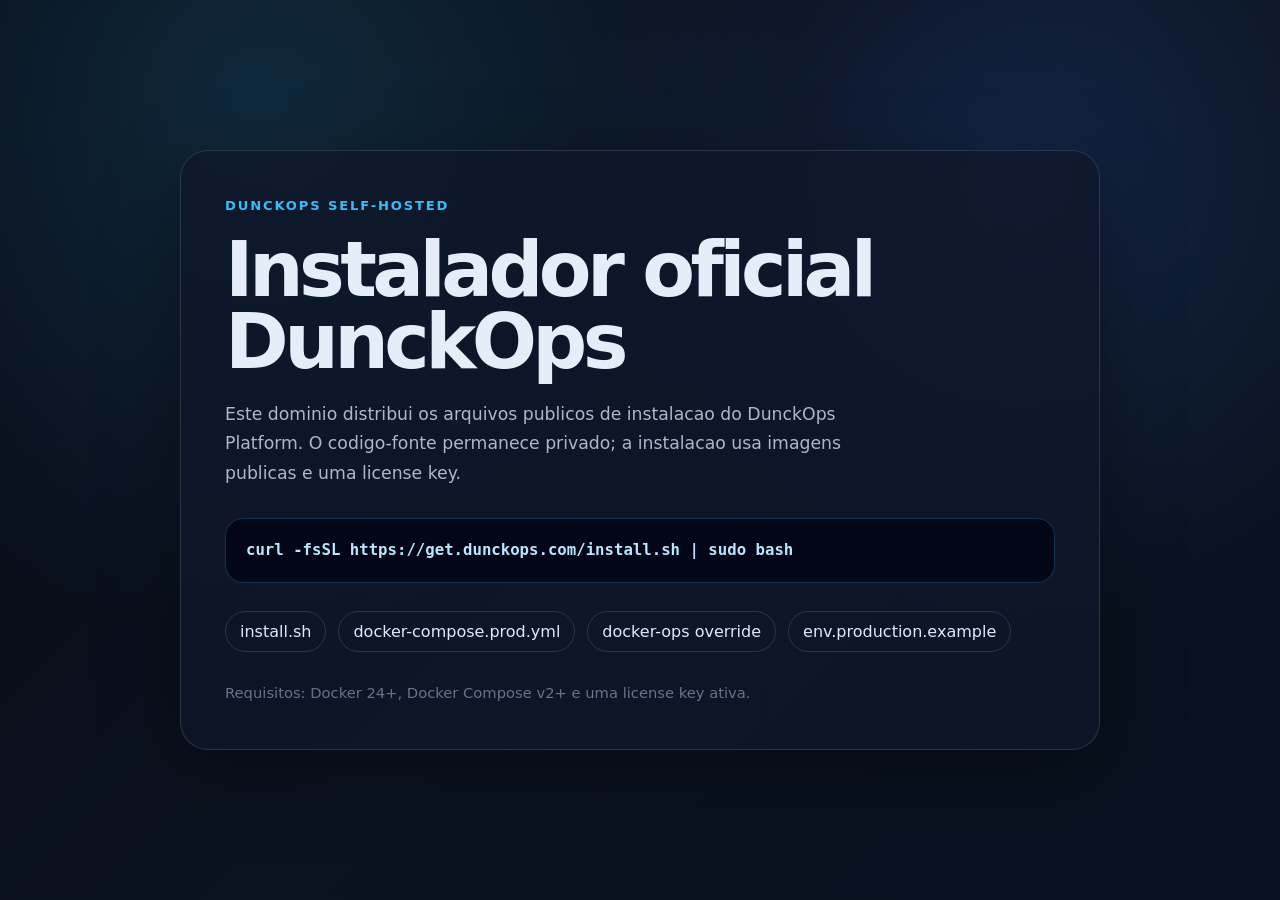
==== index.html @ 60144707 "adiciona pagina inicial do instalador" ====
<!doctype html>
<html lang="pt-BR">
  <head>
    <meta charset="utf-8" />
    <meta name="viewport" content="width=device-width, initial-scale=1" />
    <title>DunckOps Installer</title>
    <meta
      name="description"
      content="Instalador publico do DunckOps Platform para ambientes self-hosted."
    />
    <style>
      :root {
        color-scheme: dark;
        font-family:
          Inter, ui-sans-serif, system-ui, -apple-system, BlinkMacSystemFont,
          "Segoe UI", sans-serif;
        background: #060914;
        color: #e5edf8;
      }

      * {
        box-sizing: border-box;
      }

      body {
        min-height: 100vh;
        margin: 0;
        display: grid;
        place-items: center;
        background:
          radial-gradient(circle at 20% 10%, rgba(56, 189, 248, 0.16), transparent 34rem),
          radial-gradient(circle at 80% 20%, rgba(59, 130, 246, 0.16), transparent 28rem),
          linear-gradient(135deg, #060914 0%, #0b1220 52%, #07111f 100%);
      }

      main {
        width: min(920px, calc(100vw - 32px));
        padding: 44px;
        border: 1px solid rgba(148, 163, 184, 0.22);
        border-radius: 28px;
        background: rgba(15, 23, 42, 0.78);
        box-shadow: 0 24px 80px rgba(0, 0, 0, 0.34);
      }

      .eyebrow {
        margin: 0 0 16px;
        color: #38bdf8;
        font-size: 0.82rem;
        font-weight: 700;
        letter-spacing: 0.14em;
        text-transform: uppercase;
      }

      h1 {
        margin: 0;
        font-size: clamp(2.3rem, 6vw, 4.8rem);
        line-height: 0.94;
        letter-spacing: -0.06em;
      }

      p {
        max-width: 680px;
        margin: 22px 0 0;
        color: #a9b8cb;
        font-size: 1.08rem;
        line-height: 1.7;
      }

      code {
        display: block;
        margin-top: 30px;
        padding: 18px 20px;
        overflow-x: auto;
        border: 1px solid rgba(56, 189, 248, 0.24);
        border-radius: 18px;
        background: #020617;
        color: #bae6fd;
        font: 600 0.98rem/1.7 "SFMono-Regular", Consolas, monospace;
        white-space: nowrap;
      }

      nav {
        display: flex;
        flex-wrap: wrap;
        gap: 12px;
        margin-top: 28px;
      }

      a {
        padding: 10px 14px;
        border: 1px solid rgba(148, 163, 184, 0.22);
        border-radius: 999px;
        color: #dbeafe;
        text-decoration: none;
        transition: 160ms ease;
      }

      a:hover {
        border-color: rgba(56, 189, 248, 0.7);
        color: #7dd3fc;
      }

      .note {
        margin-top: 28px;
        color: #64748b;
        font-size: 0.92rem;
      }
    </style>
  </head>
  <body>
    <main>
      <p class="eyebrow">DunckOps Self-Hosted</p>
      <h1>Instalador oficial DunckOps</h1>
      <p>
        Este dominio distribui os arquivos publicos de instalacao do DunckOps Platform.
        O codigo-fonte permanece privado; a instalacao usa imagens publicas e uma license key.
      </p>
      <code>curl -fsSL https://get.dunckops.com/install.sh | sudo bash</code>
      <nav aria-label="Arquivos publicos">
        <a href="/install.sh">install.sh</a>
        <a href="/docker-compose.prod.yml">docker-compose.prod.yml</a>
        <a href="/docker-compose.docker-ops.prod.yml">docker-ops override</a>
        <a href="/env.production.example">env.production.example</a>
      </nav>
      <p class="note">Requisitos: Docker 24+, Docker Compose v2+ e uma license key ativa.</p>
    </main>
  </body>
</html>
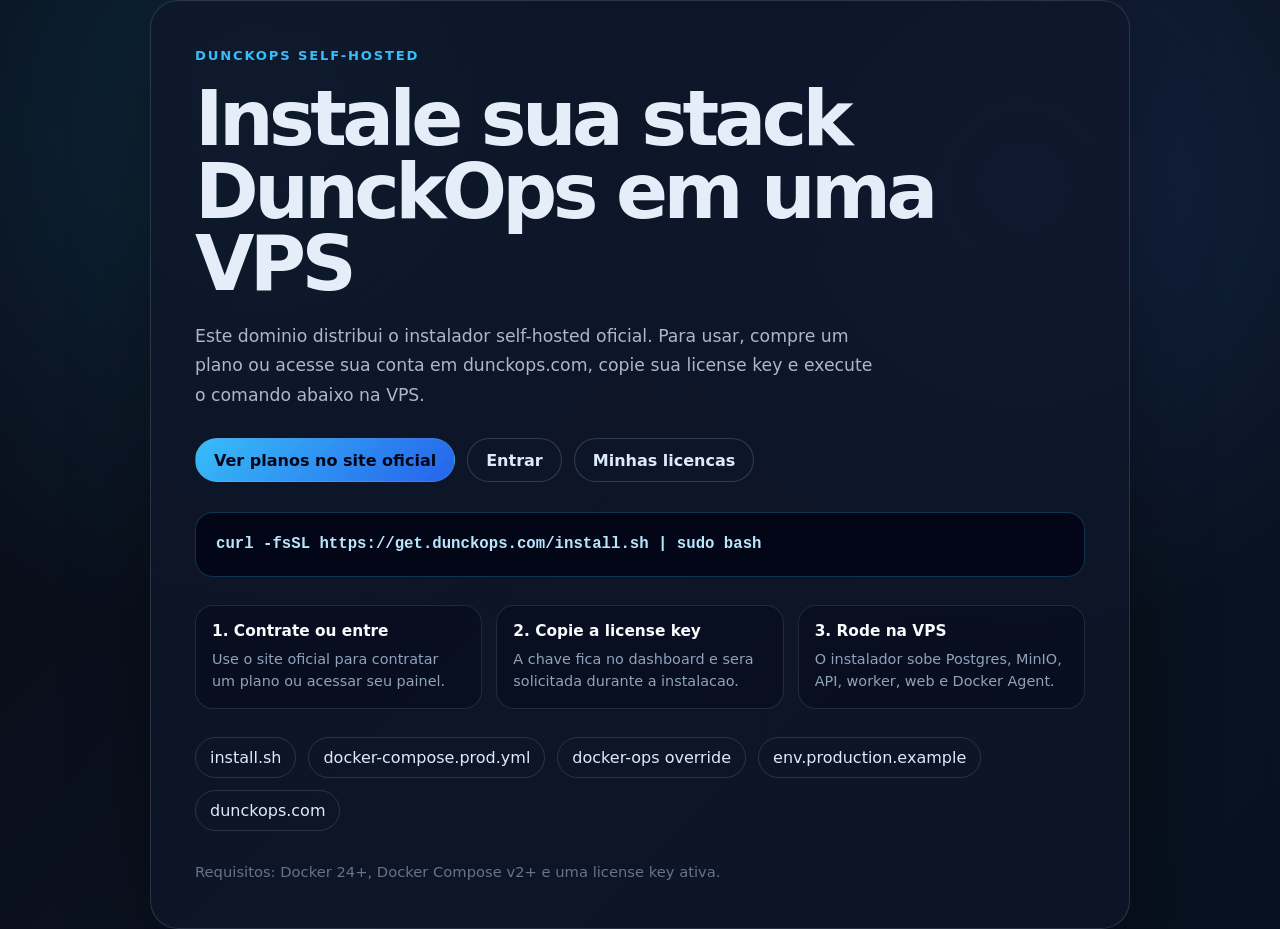
==== commit bb8b676d: "melhora landing do instalador" ====
--- a/index.html
+++ b/index.html
@@ -3,7 +3,7 @@
   <head>
     <meta charset="utf-8" />
     <meta name="viewport" content="width=device-width, initial-scale=1" />
-    <title>DunckOps Installer</title>
+    <title>DunckOps Self-Hosted Installer</title>
     <meta
       name="description"
       content="Instalador publico do DunckOps Platform para ambientes self-hosted."
@@ -34,7 +34,7 @@
       }
 
       main {
-        width: min(920px, calc(100vw - 32px));
+        width: min(980px, calc(100vw - 32px));
         padding: 44px;
         border: 1px solid rgba(148, 163, 184, 0.22);
         border-radius: 28px;
@@ -79,11 +79,65 @@
         white-space: nowrap;
       }
 
+      .actions {
+        display: flex;
+        flex-wrap: wrap;
+        gap: 12px;
+        margin-top: 28px;
+      }
+
+      .button {
+        display: inline-flex;
+        align-items: center;
+        justify-content: center;
+        min-height: 44px;
+        padding: 0 18px;
+        border-radius: 999px;
+        background: linear-gradient(135deg, #38bdf8, #2563eb);
+        color: #020617;
+        font-weight: 800;
+        text-decoration: none;
+      }
+
+      .button.secondary {
+        border: 1px solid rgba(148, 163, 184, 0.28);
+        background: rgba(15, 23, 42, 0.86);
+        color: #dbeafe;
+      }
+
       nav {
         display: flex;
         flex-wrap: wrap;
         gap: 12px;
         margin-top: 28px;
+      }
+
+      .steps {
+        display: grid;
+        grid-template-columns: repeat(3, minmax(0, 1fr));
+        gap: 14px;
+        margin-top: 28px;
+      }
+
+      .step {
+        padding: 16px;
+        border: 1px solid rgba(148, 163, 184, 0.18);
+        border-radius: 18px;
+        background: rgba(2, 6, 23, 0.38);
+      }
+
+      .step strong {
+        display: block;
+        color: #f8fafc;
+        font-size: 0.96rem;
+      }
+
+      .step span {
+        display: block;
+        margin-top: 8px;
+        color: #8fa3ba;
+        font-size: 0.9rem;
+        line-height: 1.55;
       }
 
       a {
@@ -105,22 +159,53 @@
         color: #64748b;
         font-size: 0.92rem;
       }
+
+      @media (max-width: 760px) {
+        main {
+          padding: 28px;
+        }
+
+        .steps {
+          grid-template-columns: 1fr;
+        }
+      }
     </style>
   </head>
   <body>
     <main>
       <p class="eyebrow">DunckOps Self-Hosted</p>
-      <h1>Instalador oficial DunckOps</h1>
+      <h1>Instale sua stack DunckOps em uma VPS</h1>
       <p>
-        Este dominio distribui os arquivos publicos de instalacao do DunckOps Platform.
-        O codigo-fonte permanece privado; a instalacao usa imagens publicas e uma license key.
+        Este dominio distribui o instalador self-hosted oficial. Para usar, compre um
+        plano ou acesse sua conta em dunckops.com, copie sua license key e execute o
+        comando abaixo na VPS.
       </p>
+      <div class="actions" aria-label="Acoes principais">
+        <a class="button" href="https://dunckops.com/">Ver planos no site oficial</a>
+        <a class="button secondary" href="https://dunckops.com/login">Entrar</a>
+        <a class="button secondary" href="https://dunckops.com/dashboard">Minhas licencas</a>
+      </div>
       <code>curl -fsSL https://get.dunckops.com/install.sh | sudo bash</code>
+      <section class="steps" aria-label="Fluxo de instalacao">
+        <div class="step">
+          <strong>1. Contrate ou entre</strong>
+          <span>Use o site oficial para contratar um plano ou acessar seu painel.</span>
+        </div>
+        <div class="step">
+          <strong>2. Copie a license key</strong>
+          <span>A chave fica no dashboard e sera solicitada durante a instalacao.</span>
+        </div>
+        <div class="step">
+          <strong>3. Rode na VPS</strong>
+          <span>O instalador sobe Postgres, MinIO, API, worker, web e Docker Agent.</span>
+        </div>
+      </section>
       <nav aria-label="Arquivos publicos">
         <a href="/install.sh">install.sh</a>
         <a href="/docker-compose.prod.yml">docker-compose.prod.yml</a>
         <a href="/docker-compose.docker-ops.prod.yml">docker-ops override</a>
         <a href="/env.production.example">env.production.example</a>
+        <a href="https://dunckops.com/">dunckops.com</a>
       </nav>
       <p class="note">Requisitos: Docker 24+, Docker Compose v2+ e uma license key ativa.</p>
     </main>
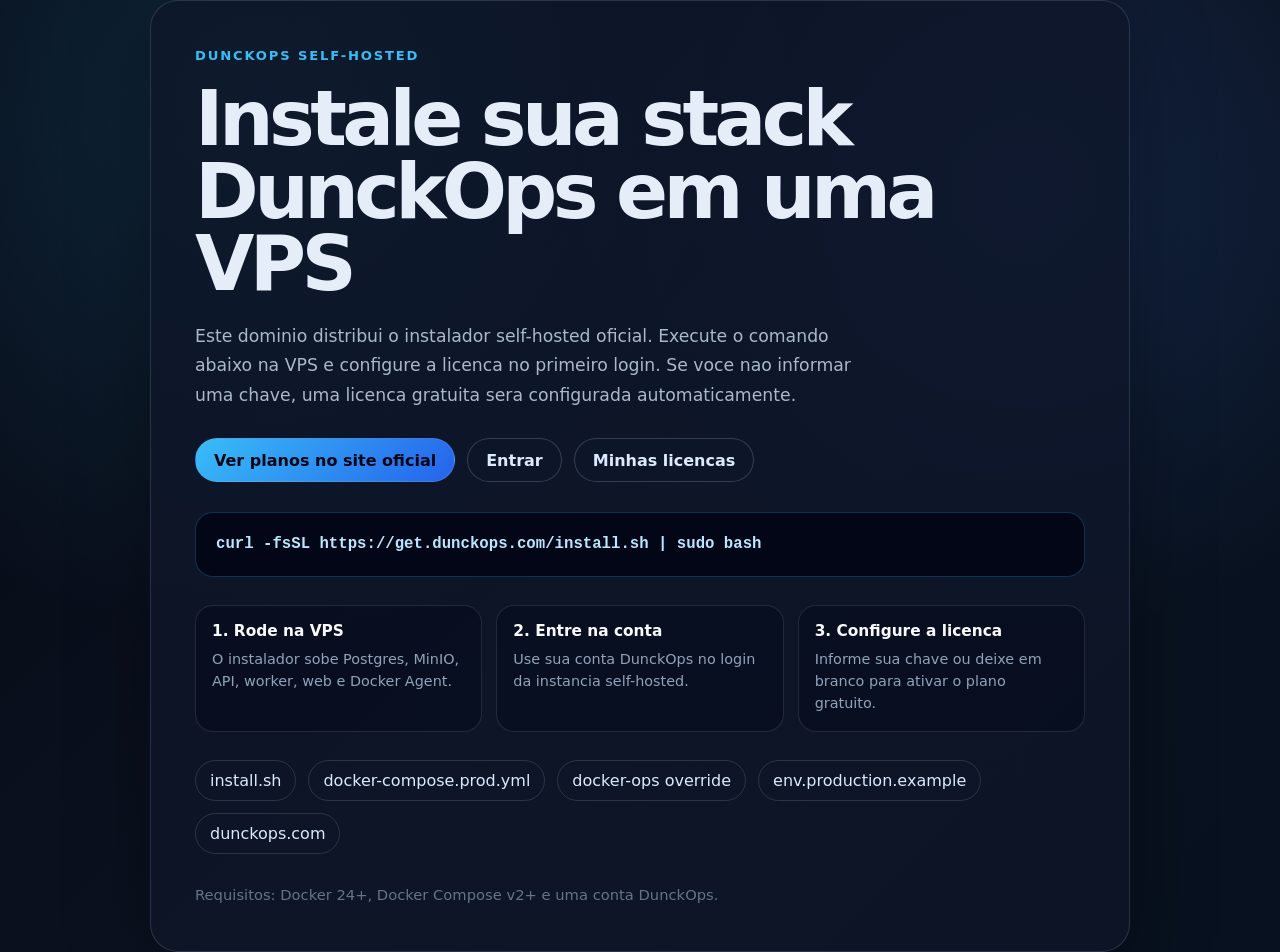
==== commit b89181dd: "feat: update installation instructions and license key handling" ====
--- a/index.html
+++ b/index.html
@@ -176,9 +176,9 @@
       <p class="eyebrow">DunckOps Self-Hosted</p>
       <h1>Instale sua stack DunckOps em uma VPS</h1>
       <p>
-        Este dominio distribui o instalador self-hosted oficial. Para usar, compre um
-        plano ou acesse sua conta em dunckops.com, copie sua license key e execute o
-        comando abaixo na VPS.
+        Este dominio distribui o instalador self-hosted oficial. Execute o comando
+        abaixo na VPS e configure a licenca no primeiro login. Se voce nao informar
+        uma chave, uma licenca gratuita sera configurada automaticamente.
       </p>
       <div class="actions" aria-label="Acoes principais">
         <a class="button" href="https://dunckops.com/">Ver planos no site oficial</a>
@@ -188,16 +188,16 @@
       <code>curl -fsSL https://get.dunckops.com/install.sh | sudo bash</code>
       <section class="steps" aria-label="Fluxo de instalacao">
         <div class="step">
-          <strong>1. Contrate ou entre</strong>
-          <span>Use o site oficial para contratar um plano ou acessar seu painel.</span>
+          <strong>1. Rode na VPS</strong>
+          <span>O instalador sobe Postgres, MinIO, API, worker, web e Docker Agent.</span>
         </div>
         <div class="step">
-          <strong>2. Copie a license key</strong>
-          <span>A chave fica no dashboard e sera solicitada durante a instalacao.</span>
+          <strong>2. Entre na conta</strong>
+          <span>Use sua conta DunckOps no login da instancia self-hosted.</span>
         </div>
         <div class="step">
-          <strong>3. Rode na VPS</strong>
-          <span>O instalador sobe Postgres, MinIO, API, worker, web e Docker Agent.</span>
+          <strong>3. Configure a licenca</strong>
+          <span>Informe sua chave ou deixe em branco para ativar o plano gratuito.</span>
         </div>
       </section>
       <nav aria-label="Arquivos publicos">
@@ -207,7 +207,7 @@
         <a href="/env.production.example">env.production.example</a>
         <a href="https://dunckops.com/">dunckops.com</a>
       </nav>
-      <p class="note">Requisitos: Docker 24+, Docker Compose v2+ e uma license key ativa.</p>
+      <p class="note">Requisitos: Docker 24+, Docker Compose v2+ e uma conta DunckOps.</p>
     </main>
   </body>
 </html>
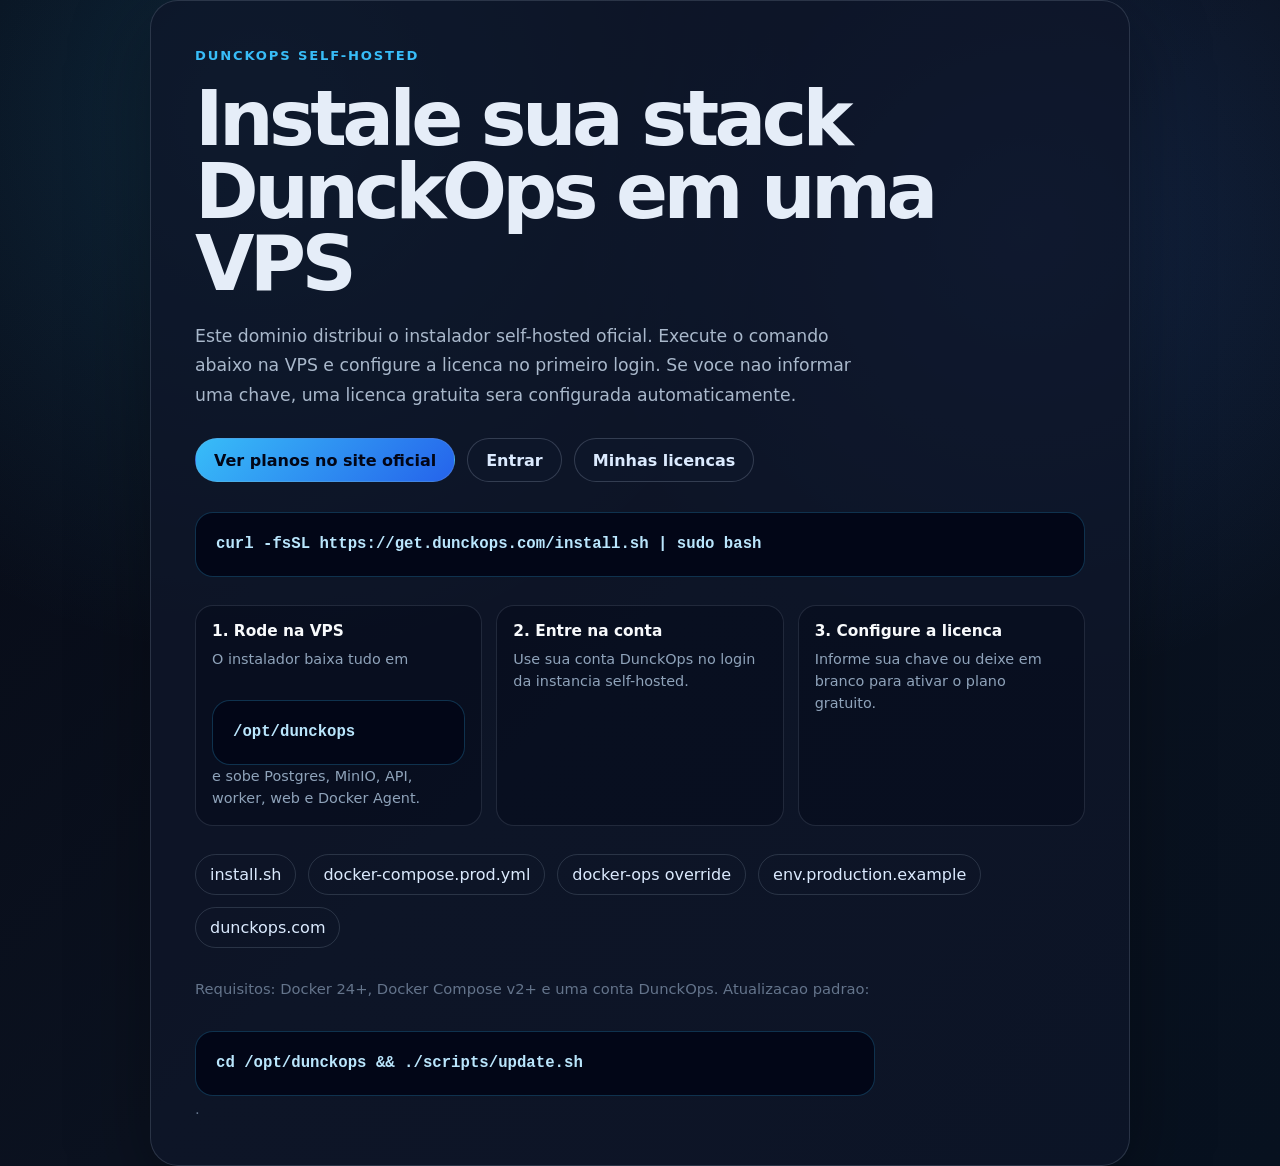
==== commit 1a26f7b9: "chore: atualizar instalador e scripts para incluir diretório de instalação e melhorias na gestão de " ====
--- a/index.html
+++ b/index.html
@@ -189,7 +189,7 @@
       <section class="steps" aria-label="Fluxo de instalacao">
         <div class="step">
           <strong>1. Rode na VPS</strong>
-          <span>O instalador sobe Postgres, MinIO, API, worker, web e Docker Agent.</span>
+          <span>O instalador baixa tudo em <code>/opt/dunckops</code> e sobe Postgres, MinIO, API, worker, web e Docker Agent.</span>
         </div>
         <div class="step">
           <strong>2. Entre na conta</strong>
@@ -207,7 +207,7 @@
         <a href="/env.production.example">env.production.example</a>
         <a href="https://dunckops.com/">dunckops.com</a>
       </nav>
-      <p class="note">Requisitos: Docker 24+, Docker Compose v2+ e uma conta DunckOps.</p>
+      <p class="note">Requisitos: Docker 24+, Docker Compose v2+ e uma conta DunckOps. Atualizacao padrao: <code>cd /opt/dunckops && ./scripts/update.sh</code>.</p>
     </main>
   </body>
 </html>
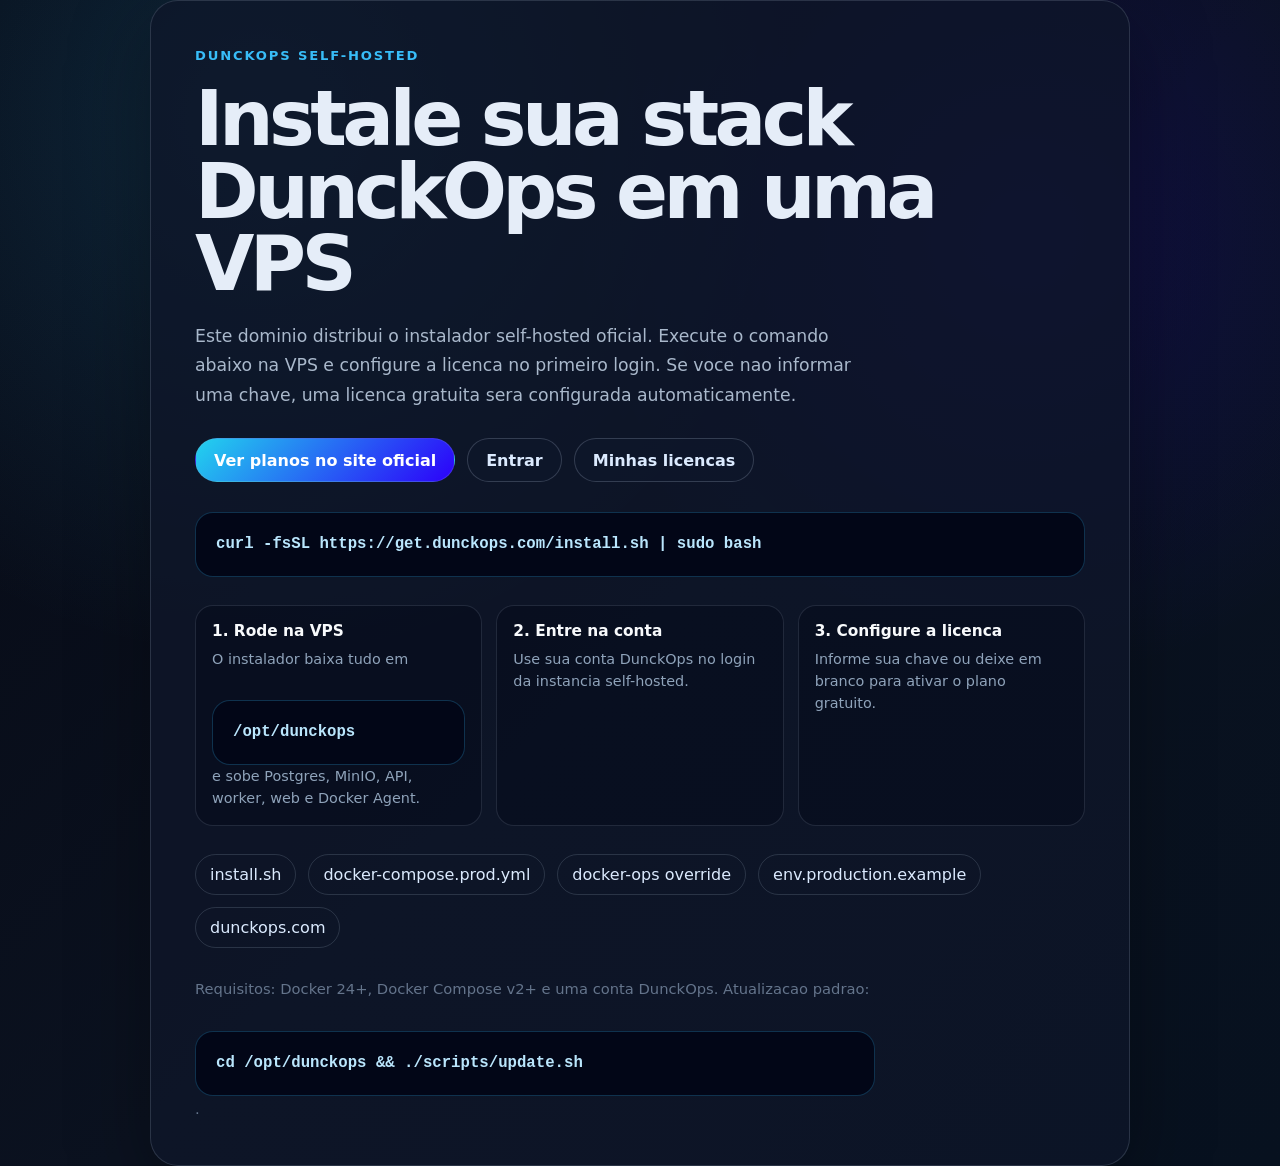
==== commit c0432a47: "melhoria na coloração" ====
--- a/index.html
+++ b/index.html
@@ -29,7 +29,7 @@
         place-items: center;
         background:
           radial-gradient(circle at 20% 10%, rgba(56, 189, 248, 0.16), transparent 34rem),
-          radial-gradient(circle at 80% 20%, rgba(59, 130, 246, 0.16), transparent 28rem),
+          radial-gradient(circle at 80% 20%, rgba(44, 0, 250, 0.16), transparent 28rem),
           linear-gradient(135deg, #060914 0%, #0b1220 52%, #07111f 100%);
       }
 
@@ -93,10 +93,16 @@
         min-height: 44px;
         padding: 0 18px;
         border-radius: 999px;
-        background: linear-gradient(135deg, #38bdf8, #2563eb);
-        color: #020617;
+        background: linear-gradient(135deg, #22d3ee, #2C00FA);
+        color: #ffffff;
         font-weight: 800;
         text-decoration: none;
+        transition: 160ms ease;
+      }
+
+      .button:hover {
+        opacity: 0.9;
+        box-shadow: 0 0 20px rgba(44, 0, 250, 0.4);
       }
 
       .button.secondary {
@@ -150,8 +156,8 @@
       }
 
       a:hover {
-        border-color: rgba(56, 189, 248, 0.7);
-        color: #7dd3fc;
+        border-color: rgba(44, 0, 250, 0.7);
+        color: #8870ff;
       }
 
       .note {
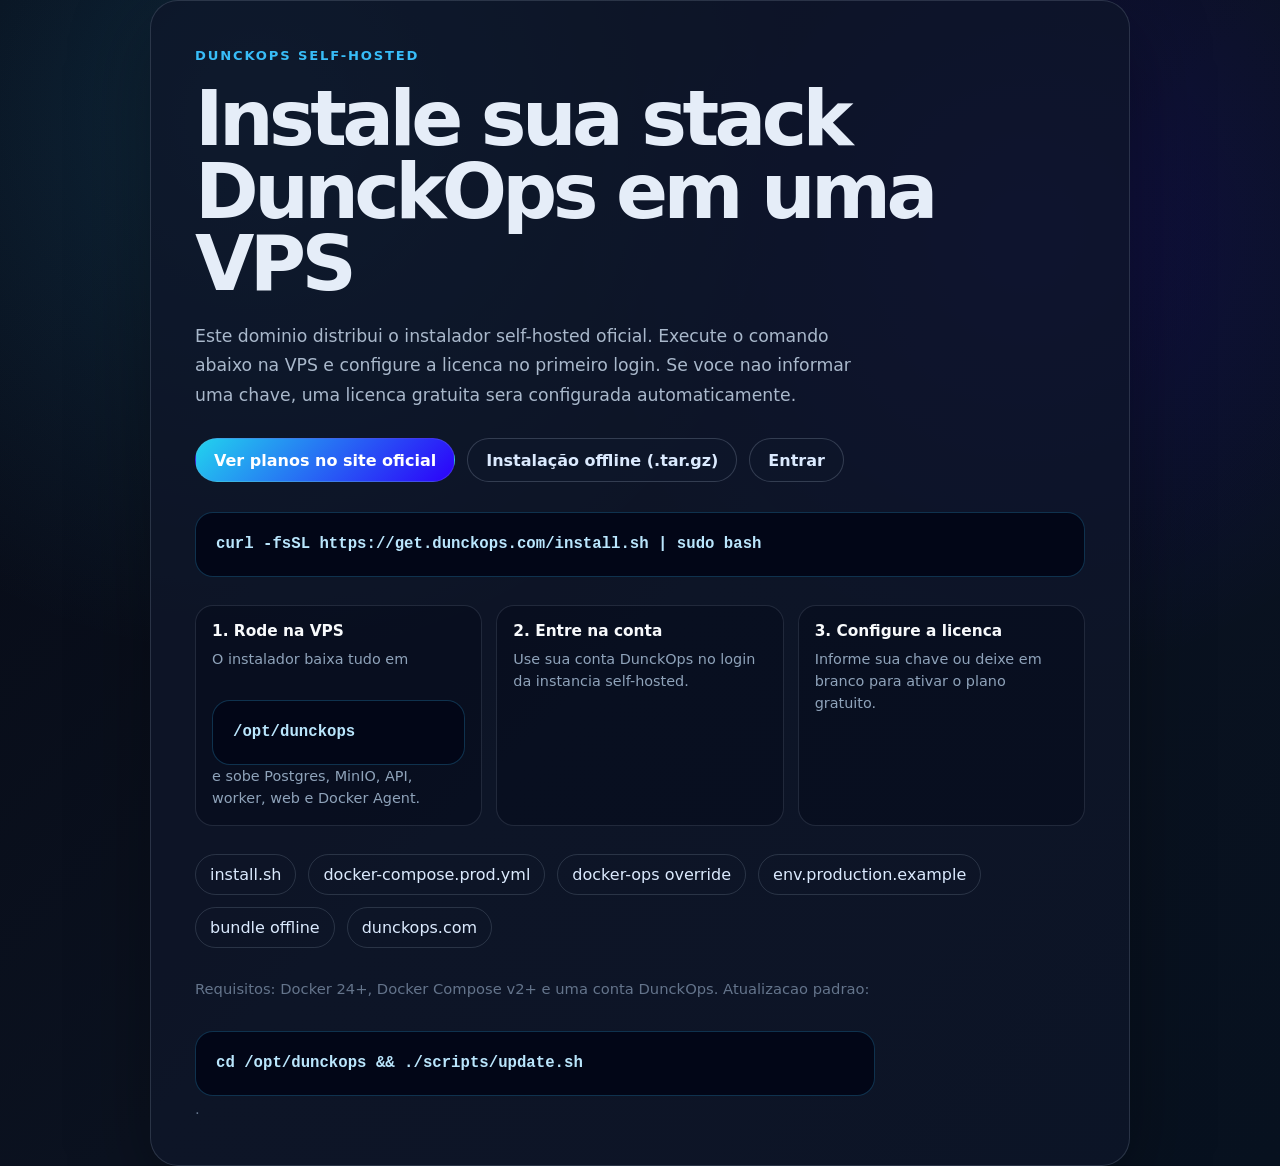
==== commit ddd586f9: "feat: link offline bundle download from the installer landing Point get.dunckops.com at the GitHub R" ====
--- a/index.html
+++ b/index.html
@@ -188,8 +188,8 @@
       </p>
       <div class="actions" aria-label="Acoes principais">
         <a class="button" href="https://dunckops.com/">Ver planos no site oficial</a>
+        <a class="button secondary" href="/offline/">Instalação offline (.tar.gz)</a>
         <a class="button secondary" href="https://dunckops.com/login">Entrar</a>
-        <a class="button secondary" href="https://dunckops.com/dashboard">Minhas licencas</a>
       </div>
       <code>curl -fsSL https://get.dunckops.com/install.sh | sudo bash</code>
       <section class="steps" aria-label="Fluxo de instalacao">
@@ -211,6 +211,7 @@
         <a href="/docker-compose.prod.yml">docker-compose.prod.yml</a>
         <a href="/docker-compose.docker-ops.prod.yml">docker-ops override</a>
         <a href="/env.production.example">env.production.example</a>
+        <a href="/offline/">bundle offline</a>
         <a href="https://dunckops.com/">dunckops.com</a>
       </nav>
       <p class="note">Requisitos: Docker 24+, Docker Compose v2+ e uma conta DunckOps. Atualizacao padrao: <code>cd /opt/dunckops && ./scripts/update.sh</code>.</p>
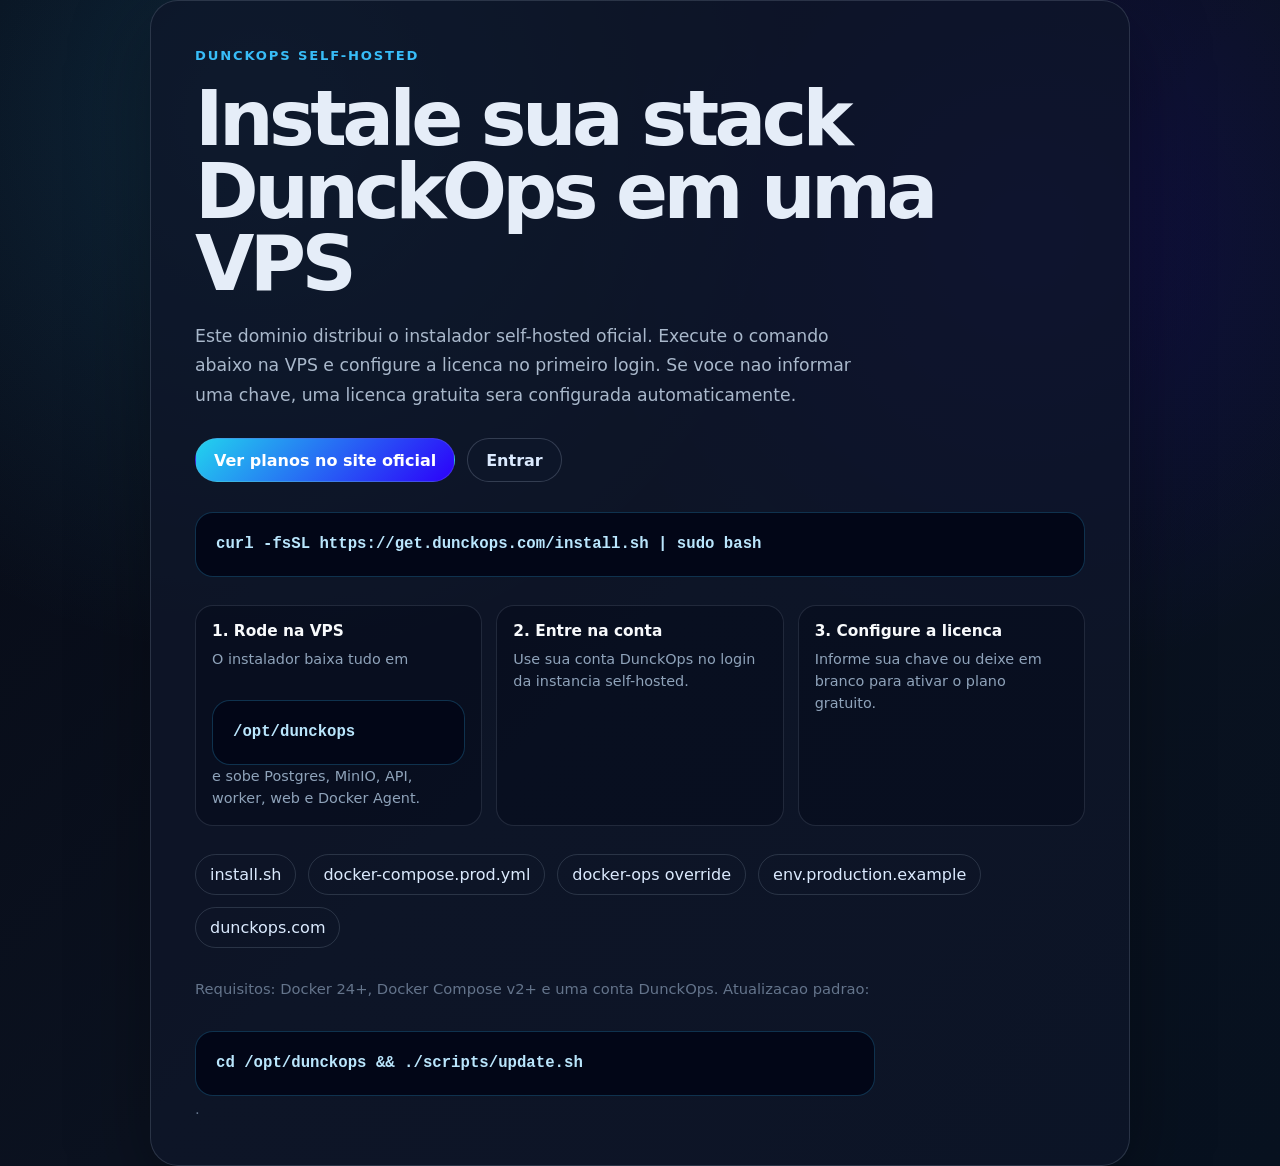
==== commit 7ea34533: "chore: remove public offline download links and assets from landing page" ====
--- a/index.html
+++ b/index.html
@@ -188,7 +188,6 @@
       </p>
       <div class="actions" aria-label="Acoes principais">
         <a class="button" href="https://dunckops.com/">Ver planos no site oficial</a>
-        <a class="button secondary" href="/offline/">Instalação offline (.tar.gz)</a>
         <a class="button secondary" href="https://dunckops.com/login">Entrar</a>
       </div>
       <code>curl -fsSL https://get.dunckops.com/install.sh | sudo bash</code>
@@ -211,7 +210,6 @@
         <a href="/docker-compose.prod.yml">docker-compose.prod.yml</a>
         <a href="/docker-compose.docker-ops.prod.yml">docker-ops override</a>
         <a href="/env.production.example">env.production.example</a>
-        <a href="/offline/">bundle offline</a>
         <a href="https://dunckops.com/">dunckops.com</a>
       </nav>
       <p class="note">Requisitos: Docker 24+, Docker Compose v2+ e uma conta DunckOps. Atualizacao padrao: <code>cd /opt/dunckops && ./scripts/update.sh</code>.</p>
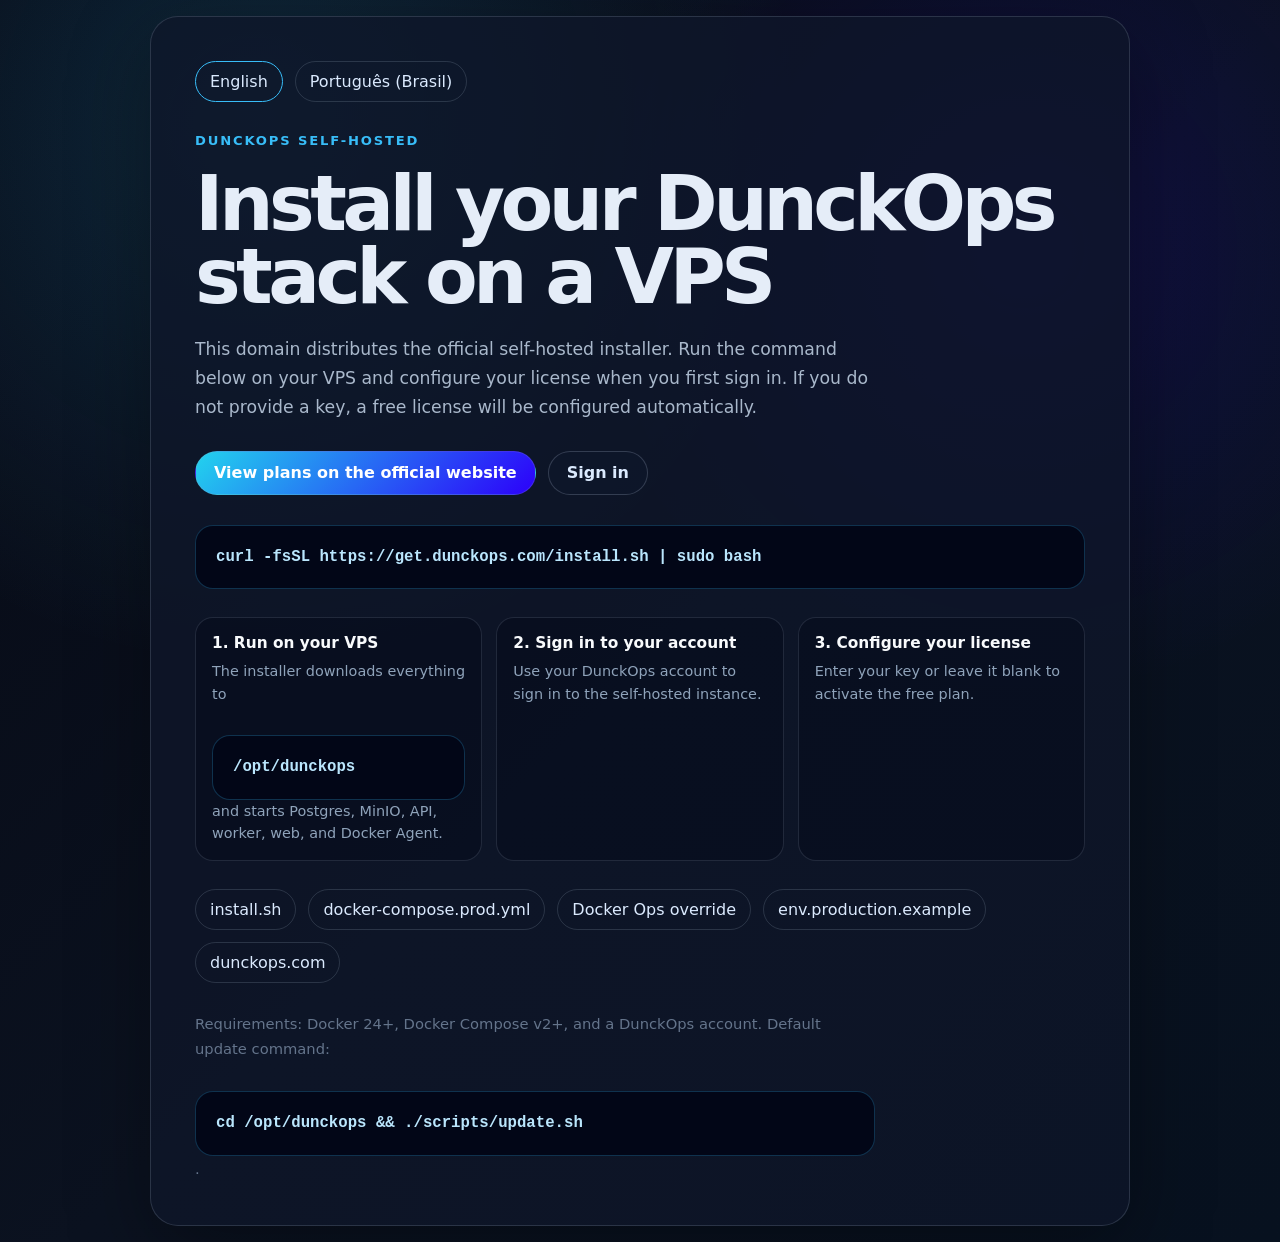
==== commit a3847614: "feat(i18n): localize installer pages" ====
--- a/index.html
+++ b/index.html
@@ -1,218 +1,32 @@
 <!doctype html>
-<html lang="pt-BR">
+<html lang="en" data-language-redirect>
   <head>
     <meta charset="utf-8" />
     <meta name="viewport" content="width=device-width, initial-scale=1" />
-    <title>DunckOps Self-Hosted Installer</title>
-    <meta
-      name="description"
-      content="Instalador publico do DunckOps Platform para ambientes self-hosted."
-    />
-    <style>
-      :root {
-        color-scheme: dark;
-        font-family:
-          Inter, ui-sans-serif, system-ui, -apple-system, BlinkMacSystemFont,
-          "Segoe UI", sans-serif;
-        background: #060914;
-        color: #e5edf8;
-      }
-
-      * {
-        box-sizing: border-box;
-      }
-
-      body {
-        min-height: 100vh;
-        margin: 0;
-        display: grid;
-        place-items: center;
-        background:
-          radial-gradient(circle at 20% 10%, rgba(56, 189, 248, 0.16), transparent 34rem),
-          radial-gradient(circle at 80% 20%, rgba(44, 0, 250, 0.16), transparent 28rem),
-          linear-gradient(135deg, #060914 0%, #0b1220 52%, #07111f 100%);
-      }
-
-      main {
-        width: min(980px, calc(100vw - 32px));
-        padding: 44px;
-        border: 1px solid rgba(148, 163, 184, 0.22);
-        border-radius: 28px;
-        background: rgba(15, 23, 42, 0.78);
-        box-shadow: 0 24px 80px rgba(0, 0, 0, 0.34);
-      }
-
-      .eyebrow {
-        margin: 0 0 16px;
-        color: #38bdf8;
-        font-size: 0.82rem;
-        font-weight: 700;
-        letter-spacing: 0.14em;
-        text-transform: uppercase;
-      }
-
-      h1 {
-        margin: 0;
-        font-size: clamp(2.3rem, 6vw, 4.8rem);
-        line-height: 0.94;
-        letter-spacing: -0.06em;
-      }
-
-      p {
-        max-width: 680px;
-        margin: 22px 0 0;
-        color: #a9b8cb;
-        font-size: 1.08rem;
-        line-height: 1.7;
-      }
-
-      code {
-        display: block;
-        margin-top: 30px;
-        padding: 18px 20px;
-        overflow-x: auto;
-        border: 1px solid rgba(56, 189, 248, 0.24);
-        border-radius: 18px;
-        background: #020617;
-        color: #bae6fd;
-        font: 600 0.98rem/1.7 "SFMono-Regular", Consolas, monospace;
-        white-space: nowrap;
-      }
-
-      .actions {
-        display: flex;
-        flex-wrap: wrap;
-        gap: 12px;
-        margin-top: 28px;
-      }
-
-      .button {
-        display: inline-flex;
-        align-items: center;
-        justify-content: center;
-        min-height: 44px;
-        padding: 0 18px;
-        border-radius: 999px;
-        background: linear-gradient(135deg, #22d3ee, #2C00FA);
-        color: #ffffff;
-        font-weight: 800;
-        text-decoration: none;
-        transition: 160ms ease;
-      }
-
-      .button:hover {
-        opacity: 0.9;
-        box-shadow: 0 0 20px rgba(44, 0, 250, 0.4);
-      }
-
-      .button.secondary {
-        border: 1px solid rgba(148, 163, 184, 0.28);
-        background: rgba(15, 23, 42, 0.86);
-        color: #dbeafe;
-      }
-
-      nav {
-        display: flex;
-        flex-wrap: wrap;
-        gap: 12px;
-        margin-top: 28px;
-      }
-
-      .steps {
-        display: grid;
-        grid-template-columns: repeat(3, minmax(0, 1fr));
-        gap: 14px;
-        margin-top: 28px;
-      }
-
-      .step {
-        padding: 16px;
-        border: 1px solid rgba(148, 163, 184, 0.18);
-        border-radius: 18px;
-        background: rgba(2, 6, 23, 0.38);
-      }
-
-      .step strong {
-        display: block;
-        color: #f8fafc;
-        font-size: 0.96rem;
-      }
-
-      .step span {
-        display: block;
-        margin-top: 8px;
-        color: #8fa3ba;
-        font-size: 0.9rem;
-        line-height: 1.55;
-      }
-
-      a {
-        padding: 10px 14px;
-        border: 1px solid rgba(148, 163, 184, 0.22);
-        border-radius: 999px;
-        color: #dbeafe;
-        text-decoration: none;
-        transition: 160ms ease;
-      }
-
-      a:hover {
-        border-color: rgba(44, 0, 250, 0.7);
-        color: #8870ff;
-      }
-
-      .note {
-        margin-top: 28px;
-        color: #64748b;
-        font-size: 0.92rem;
-      }
-
-      @media (max-width: 760px) {
-        main {
-          padding: 28px;
-        }
-
-        .steps {
-          grid-template-columns: 1fr;
-        }
-      }
-    </style>
+    <title>DunckOps Self-Hosted Installer | Choose Your Language</title>
+    <meta name="description" content="Install DunckOps on your own VPS. Choose English or Brazilian Portuguese for the official self-hosted installation guide." />
+    <meta property="og:title" content="DunckOps Self-Hosted Installer | Choose Your Language" />
+    <meta property="og:description" content="Install DunckOps on your own VPS. Choose English or Brazilian Portuguese for the official self-hosted installation guide." />
+    <meta property="og:type" content="website" />
+    <meta property="og:url" content="https://get.dunckops.com/" />
+    <meta property="og:locale" content="en_US" />
+    <meta property="og:locale:alternate" content="pt_BR" />
+    <link rel="canonical" href="https://get.dunckops.com/" />
+    <link rel="alternate" hreflang="en" href="https://get.dunckops.com/en/" />
+    <link rel="alternate" hreflang="pt-BR" href="https://get.dunckops.com/pt-br/" />
+    <link rel="alternate" hreflang="x-default" href="https://get.dunckops.com/" />
+    <link rel="stylesheet" href="/assets/site.css" />
+    <script src="/assets/language.js" defer></script>
   </head>
   <body>
     <main>
       <p class="eyebrow">DunckOps Self-Hosted</p>
-      <h1>Instale sua stack DunckOps em uma VPS</h1>
-      <p>
-        Este dominio distribui o instalador self-hosted oficial. Execute o comando
-        abaixo na VPS e configure a licenca no primeiro login. Se voce nao informar
-        uma chave, uma licenca gratuita sera configurada automaticamente.
-      </p>
-      <div class="actions" aria-label="Acoes principais">
-        <a class="button" href="https://dunckops.com/">Ver planos no site oficial</a>
-        <a class="button secondary" href="https://dunckops.com/login">Entrar</a>
-      </div>
-      <code>curl -fsSL https://get.dunckops.com/install.sh | sudo bash</code>
-      <section class="steps" aria-label="Fluxo de instalacao">
-        <div class="step">
-          <strong>1. Rode na VPS</strong>
-          <span>O instalador baixa tudo em <code>/opt/dunckops</code> e sobe Postgres, MinIO, API, worker, web e Docker Agent.</span>
-        </div>
-        <div class="step">
-          <strong>2. Entre na conta</strong>
-          <span>Use sua conta DunckOps no login da instancia self-hosted.</span>
-        </div>
-        <div class="step">
-          <strong>3. Configure a licenca</strong>
-          <span>Informe sua chave ou deixe em branco para ativar o plano gratuito.</span>
-        </div>
-      </section>
-      <nav aria-label="Arquivos publicos">
-        <a href="/install.sh">install.sh</a>
-        <a href="/docker-compose.prod.yml">docker-compose.prod.yml</a>
-        <a href="/docker-compose.docker-ops.prod.yml">docker-ops override</a>
-        <a href="/env.production.example">env.production.example</a>
-        <a href="https://dunckops.com/">dunckops.com</a>
+      <h1>Choose your language</h1>
+      <p lang="pt-BR">Escolha seu idioma</p>
+      <nav aria-label="Language / Idioma">
+        <a href="/en/" data-language="en" lang="en" hreflang="en">English</a>
+        <a href="/pt-br/" data-language="pt-BR" lang="pt-BR" hreflang="pt-BR">Portugu&#234;s (Brasil)</a>
       </nav>
-      <p class="note">Requisitos: Docker 24+, Docker Compose v2+ e uma conta DunckOps. Atualizacao padrao: <code>cd /opt/dunckops && ./scripts/update.sh</code>.</p>
     </main>
   </body>
 </html>
--- a/assets/site.css
+++ b/assets/site.css
@@ -0,0 +1,138 @@
+:root {
+  color-scheme: dark;
+  font-family: Inter, ui-sans-serif, system-ui, -apple-system, BlinkMacSystemFont, "Segoe UI", sans-serif;
+  background: #060914;
+  color: #e5edf8;
+}
+
+* { box-sizing: border-box; }
+
+body {
+  min-height: 100vh;
+  margin: 0;
+  display: grid;
+  place-items: center;
+  background:
+    radial-gradient(circle at 20% 10%, rgba(56, 189, 248, 0.16), transparent 34rem),
+    radial-gradient(circle at 80% 20%, rgba(44, 0, 250, 0.16), transparent 28rem),
+    linear-gradient(135deg, #060914 0%, #0b1220 52%, #07111f 100%);
+}
+
+main {
+  width: min(980px, calc(100vw - 32px));
+  margin: 16px 0;
+  padding: 44px;
+  border: 1px solid rgba(148, 163, 184, 0.22);
+  border-radius: 28px;
+  background: rgba(15, 23, 42, 0.78);
+  box-shadow: 0 24px 80px rgba(0, 0, 0, 0.34);
+}
+
+.eyebrow {
+  margin: 0 0 16px;
+  color: #38bdf8;
+  font-size: 0.82rem;
+  font-weight: 700;
+  letter-spacing: 0.14em;
+  text-transform: uppercase;
+}
+
+h1 {
+  margin: 0;
+  font-size: clamp(2.3rem, 6vw, 4.8rem);
+  line-height: 0.94;
+  letter-spacing: -0.06em;
+}
+
+p {
+  max-width: 680px;
+  margin: 22px 0 0;
+  color: #a9b8cb;
+  font-size: 1.08rem;
+  line-height: 1.7;
+}
+
+code {
+  display: block;
+  margin-top: 30px;
+  padding: 18px 20px;
+  overflow-x: auto;
+  border: 1px solid rgba(56, 189, 248, 0.24);
+  border-radius: 18px;
+  background: #020617;
+  color: #bae6fd;
+  font: 600 0.98rem/1.7 "SFMono-Regular", Consolas, monospace;
+  white-space: nowrap;
+}
+
+.actions, nav {
+  display: flex;
+  flex-wrap: wrap;
+  gap: 12px;
+  margin-top: 28px;
+}
+
+.languages { margin: 0 0 28px; }
+
+.button {
+  display: inline-flex;
+  align-items: center;
+  justify-content: center;
+  min-height: 44px;
+  padding: 0 18px;
+  border-radius: 999px;
+  background: linear-gradient(135deg, #22d3ee, #2C00FA);
+  color: #ffffff;
+  font-weight: 800;
+  text-decoration: none;
+  transition: 160ms ease;
+}
+
+.button:hover {
+  opacity: 0.9;
+  box-shadow: 0 0 20px rgba(44, 0, 250, 0.4);
+}
+
+.button.secondary {
+  border: 1px solid rgba(148, 163, 184, 0.28);
+  background: rgba(15, 23, 42, 0.86);
+  color: #dbeafe;
+}
+
+.steps {
+  display: grid;
+  grid-template-columns: repeat(3, minmax(0, 1fr));
+  gap: 14px;
+  margin-top: 28px;
+}
+
+.step {
+  min-width: 0;
+  padding: 16px;
+  border: 1px solid rgba(148, 163, 184, 0.18);
+  border-radius: 18px;
+  background: rgba(2, 6, 23, 0.38);
+}
+
+.step strong { display: block; color: #f8fafc; font-size: 0.96rem; }
+.step span { display: block; margin-top: 8px; color: #8fa3ba; font-size: 0.9rem; line-height: 1.55; }
+
+a {
+  padding: 10px 14px;
+  border: 1px solid rgba(148, 163, 184, 0.22);
+  border-radius: 999px;
+  color: #dbeafe;
+  text-decoration: none;
+  overflow-wrap: anywhere;
+  transition: 160ms ease;
+}
+
+a:hover { border-color: rgba(44, 0, 250, 0.7); color: #8870ff; }
+a:focus-visible { outline: 2px solid #38bdf8; outline-offset: 4px; }
+a[aria-current="page"] { border-color: #38bdf8; }
+.note { margin-top: 28px; color: #64748b; font-size: 0.92rem; }
+
+@media (max-width: 760px) {
+  main { padding: 28px; }
+  .steps { grid-template-columns: 1fr; }
+}
